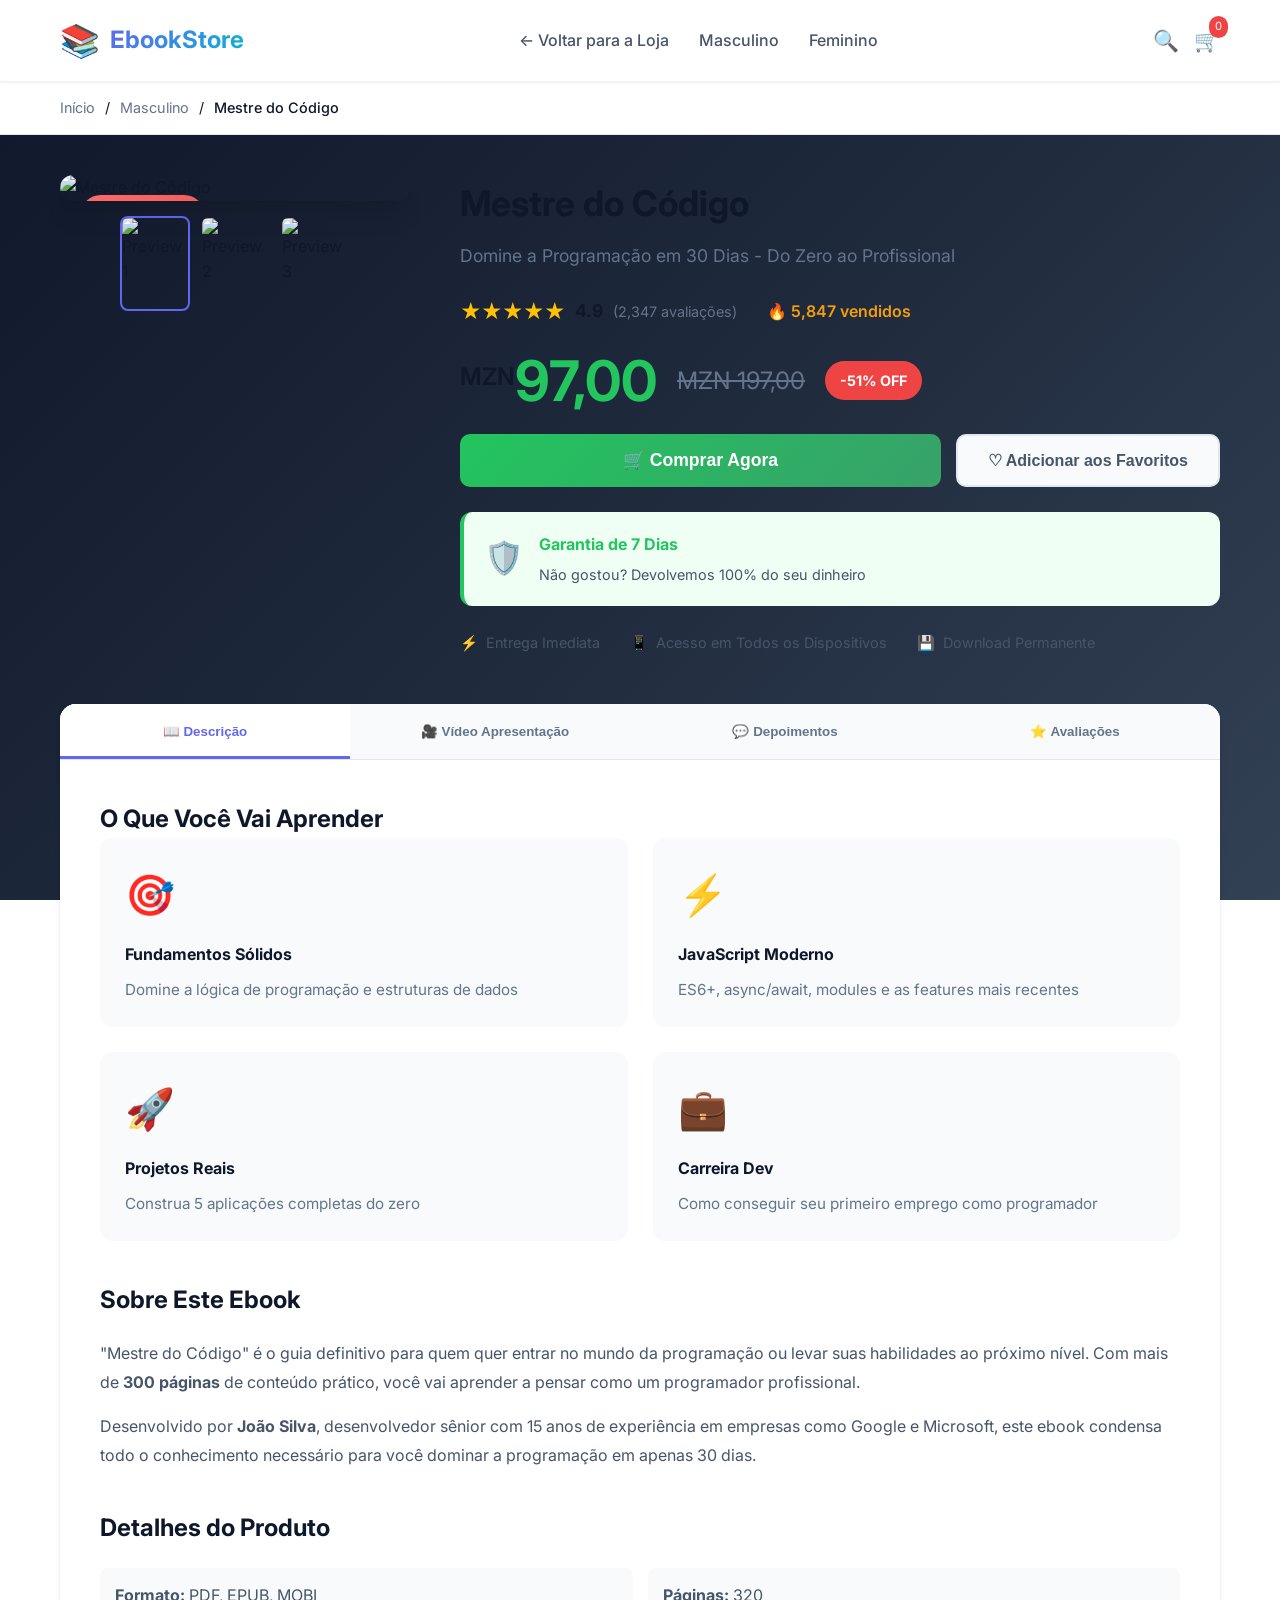
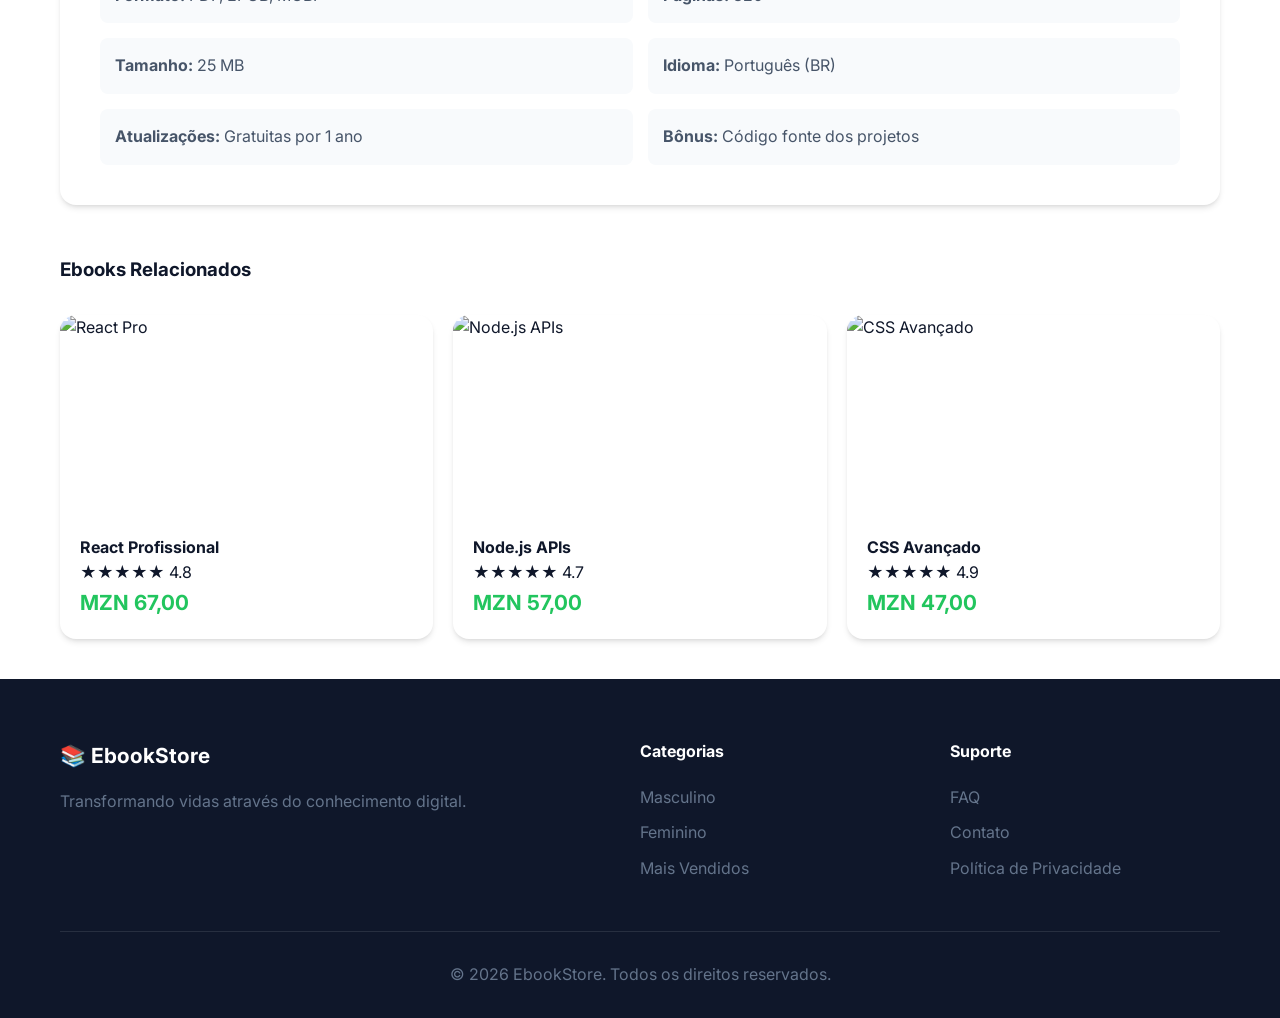
==== ebook.html @ 69f23f21 "Primeiro commit" ====
<!DOCTYPE html>
<html lang="pt-BR">
<head>
    <meta charset="UTF-8">
    <meta name="viewport" content="width=device-width, initial-scale=1.0">
    <title>Mestre do Código - EbookStore</title>
    <link rel="stylesheet" href="css/ebook-store.css">
    <link href="https://fonts.googleapis.com/css2?family=Inter:wght@300;400;500;600;700&display=swap" rel="stylesheet">
</head>
<body>
    <!-- Header -->
    <header class="header">
        <div class="container">
            <a href="ebook-store.html" class="logo">
                <span class="logo-icon">📚</span>
                <span class="logo-text">EbookStore</span>
            </a>
            <nav class="nav">
                <a href="ebook-store.html">← Voltar para a Loja</a>
                <a href="ebook-store.html#masculino">Masculino</a>
                <a href="ebook-store.html#feminino">Feminino</a>
            </nav>
            <div class="header-actions">
                <button class="btn-search">🔍</button>
                <a href="carrinho.html" class="btn-cart">
                    🛒 <span class="cart-count">0</span>
                </a>
            </div>
        </div>
    </header>

    <!-- Breadcrumb -->
    <nav class="breadcrumb">
        <div class="container">
            <a href="ebook-store.html">Início</a>
            <span>/</span>
            <a href="ebook-store.html#masculino">Masculino</a>
            <span>/</span>
            <span class="current">Mestre do Código</span>
        </div>
    </nav>

    <!-- Product Detail -->
    <main class="product-detail">
        <div class="container">
            <div class="product-layout">
                
                <!-- Left: Cover -->
                <div class="product-cover-section">
                    <div class="cover-main">
                        <img src="https://placehold.co/350x500/667eea/ffffff?text=Mestre+do+Código" alt="Mestre do Código">
                        <div class="cover-badge">BESTSELLER</div>
                    </div>
                    <div class="cover-thumbnails">
                        <img src="https://placehold.co/80x110/667eea/ffffff?text=1" class="active" alt="Preview 1">
                        <img src="https://placehold.co/80x110/764ba2/ffffff?text=2" alt="Preview 2">
                        <img src="https://placehold.co/80x110/f093fb/ffffff?text=3" alt="Preview 3">
                    </div>
                </div>

                <!-- Right: Info -->
                <div class="product-info-section">
                    <div class="product-header">
                        <h1>Mestre do Código</h1>
                        <p class="subtitle">Domine a Programação em 30 Dias - Do Zero ao Profissional</p>
                    </div>

                    <div class="product-meta">
                        <div class="rating-main">
                            <div class="stars-large">★★★★★</div>
                            <span class="rating-value">4.9</span>
                            <span class="rating-total">(2,347 avaliações)</span>
                        </div>
                        <div class="sales-count">
                            🔥 5,847 vendidos
                        </div>
                    </div>

                    <div class="pricing">
                        <div class="price-current">
                            <span class="currency">MZN</span>
                            <span class="amount">97,00</span>
                        </div>
                        <div class="price-old">MZN 197,00</div>
                        <div class="discount-tag">-51% OFF</div>
                    </div>

                    <div class="product-actions">
                        <button class="btn btn-buy" id="btn-buy">
                            🛒 Comprar Agora
                        </button>
                        <button class="btn btn-wishlist">
                            ♡ Adicionar aos Favoritos
                        </button>
                    </div>

                    <div class="guarantee">
                        <span class="guarantee-icon">🛡️</span>
                        <div class="guarantee-text">
                            <strong>Garantia de 7 Dias</strong>
                            <p>Não gostou? Devolvemos 100% do seu dinheiro</p>
                        </div>
                    </div>

                    <div class="delivery-info">
                        <div class="delivery-item">
                            <span>⚡</span>
                            <span>Entrega Imediata</span>
                        </div>
                        <div class="delivery-item">
                            <span>📱</span>
                            <span>Acesso em Todos os Dispositivos</span>
                        </div>
                        <div class="delivery-item">
                            <span>💾</span>
                            <span>Download Permanente</span>
                        </div>
                    </div>
                </div>
            </div>

            <!-- Tabs Section -->
            <div class="tabs-section">
                <div class="tabs-header">
                    <button class="tab-btn active" data-tab="descricao">📖 Descrição</button>
                    <button class="tab-btn" data-tab="vsl">🎥 Vídeo Apresentação</button>
                    <button class="tab-btn" data-tab="depoimentos">💬 Depoimentos</button>
                    <button class="tab-btn" data-tab="avaliacoes">⭐ Avaliações</button>
                </div>

                <div class="tabs-content">
                    <!-- Descrição -->
                    <div id="descricao" class="tab-panel active">
                        <div class="description-content">
                            <h2>O Que Você Vai Aprender</h2>
                            <div class="features-grid">
                                <div class="feature-item">
                                    <div class="feature-icon">🎯</div>
                                    <h4>Fundamentos Sólidos</h4>
                                    <p>Domine a lógica de programação e estruturas de dados</p>
                                </div>
                                <div class="feature-item">
                                    <div class="feature-icon">⚡</div>
                                    <h4>JavaScript Moderno</h4>
                                    <p>ES6+, async/await, modules e as features mais recentes</p>
                                </div>
                                <div class="feature-item">
                                    <div class="feature-icon">🚀</div>
                                    <h4>Projetos Reais</h4>
                                    <p>Construa 5 aplicações completas do zero</p>
                                </div>
                                <div class="feature-item">
                                    <div class="feature-icon">💼</div>
                                    <h4>Carreira Dev</h4>
                                    <p>Como conseguir seu primeiro emprego como programador</p>
                                </div>
                            </div>

                            <div class="about-ebook">
                                <h3>Sobre Este Ebook</h3>
                                <p>
                                    "Mestre do Código" é o guia definitivo para quem quer entrar no mundo 
                                    da programação ou levar suas habilidades ao próximo nível. Com mais de 
                                    <strong>300 páginas</strong> de conteúdo prático, você vai aprender a pensar 
                                    como um programador profissional.
                                </p>
                                <p>
                                    Desenvolvido por <strong>João Silva</strong>, desenvolvedor sênior com 
                                    15 anos de experiência em empresas como Google e Microsoft, este ebook 
                                    condensa todo o conhecimento necessário para você dominar a programação 
                                    em apenas 30 dias.
                                </p>
                            </div>

                            <div class="ebook-details">
                                <h3>Detalhes do Produto</h3>
                                <ul class="details-list">
                                    <li><strong>Formato:</strong> PDF, EPUB, MOBI</li>
                                    <li><strong>Páginas:</strong> 320</li>
                                    <li><strong>Tamanho:</strong> 25 MB</li>
                                    <li><strong>Idioma:</strong> Português (BR)</li>
                                    <li><strong>Atualizações:</strong> Gratuitas por 1 ano</li>
                                    <li><strong>Bônus:</strong> Código fonte dos projetos</li>
                                </ul>
                            </div>
                        </div>
                    </div>

                    <!-- VSL - Video Sales Letter -->
                    <div id="vsl" class="tab-panel">
                        <div class="vsl-container">
                            <h2>🎥 Assista e Descubra Como Este Ebook Vai Transformar Sua Carreira</h2>
                            <div class="video-wrapper">
                                <iframe 
                                    src="https://www.youtube.com/embed/dQw4w9WgXcQ" 
                                    title="Video Sales Letter - Mestre do Código"
                                    frameborder="0" 
                                    allow="accelerometer; autoplay; clipboard-write; encrypted-media; gyroscope; picture-in-picture" 
                                    allowfullscreen>
                                </iframe>
                            </div>
                            <div class="vsl-cta">
                                <p>📢 <strong>Oferta por Tempo Limitado:</strong> 51% de desconto + Bônus Exclusivos</p>
                                <button class="btn btn-buy-large" onclick="document.getElementById('btn-buy').click()">
                                    QUERO COMEÇAR AGORA →
                                </button>
                            </div>
                        </div>
                    </div>

                    <!-- Depoimentos -->
                    <div id="depoimentos" class="tab-panel">
                        <div class="testimonials-section">
                            <h2>O Que Nossos Alunos Dizem</h2>
                            
                            <div class="testimonials-grid">
                                <div class="testimonial-card">
                                    <div class="testimonial-video">
                                        <div class="video-thumb">
                                            <img src="https://placehold.co/300x170/667eea/ffffff?text=Depoimento+1" alt="Depoimento Carlos">
                                            <div class="play-overlay">▶</div>
                                        </div>
                                    </div>
                                    <div class="testimonial-content">
                                        <p>"Consegui meu primeiro emprego como dev após apenas 3 semanas de estudo com este ebook!"</p>
                                        <div class="testimonial-author">
                                            <strong>Carlos Mendes</strong>
                                            <span>Desenvolvedor Jr. @ TechCorp</span>
                                        </div>
                                    </div>
                                </div>

                                <div class="testimonial-card">
                                    <div class="testimonial-video">
                                        <div class="video-thumb">
                                            <img src="https://placehold.co/300x170/e74c3c/ffffff?text=Depoimento+2" alt="Depoimento Ana">
                                            <div class="play-overlay">▶</div>
                                        </div>
                                    </div>
                                    <div class="testimonial-content">
                                        <p>"Mudei de área aos 35 anos e hoje ganho 3x mais. Melhor investimento da minha vida!"</p>
                                        <div class="testimonial-author">
                                            <strong>Ana Paula Ribeiro</strong>
                                            <span>Full Stack Developer</span>
                                        </div>
                                    </div>
                                </div>

                                <div class="testimonial-card">
                                    <div class="testimonial-video">
                                        <div class="video-thumb">
                                            <img src="https://placehold.co/300x170/27ae60/ffffff?text=Depoimento+3" alt="Depoimento Lucas">
                                            <div class="play-overlay">▶</div>
                                        </div>
                                    </div>
                                    <div class="testimonial-content">
                                        <p>"A didática é incrível. Consegui aprender mais em 30 dias do que em 6 meses de faculdade."</p>
                                        <div class="testimonial-author">
                                            <strong>Lucas Oliveira</strong>
                                            <span>Estudante de Engenharia</span>
                                        </div>
                                    </div>
                                </div>
                            </div>

                            <div class="testimonial-stats">
                                <div class="stat-box">
                                    <span class="stat-number">5.847</span>
                                    <span class="stat-label">Alunos Satisfeitos</span>
                                </div>
                                <div class="stat-box">
                                    <span class="stat-number">94%</span>
                                    <span class="stat-label">Taxa de Recomendação</span>
                                </div>
                                <div class="stat-box">
                                    <span class="stat-number">4.9/5</span>
                                    <span class="stat-label">Avaliação Média</span>
                                </div>
                            </div>
                        </div>
                    </div>

                    <!-- Avaliações com Sistema de Estrelas -->
                    <div id="avaliacoes" class="tab-panel">
                        <div class="reviews-section">
                            <div class="reviews-header">
                                <div class="overall-rating">
                                    <div class="rating-big">4.9</div>
                                    <div class="stars-big">★★★★★</div>
                                    <p>Baseado em 2.347 avaliações verificadas</p>
                                </div>
                                <div class="rating-breakdown">
                                    <div class="rating-bar">
                                        <span>5 estrelas</span>
                                        <div class="bar"><div class="fill" style="width: 85%"></div></div>
                                        <span>85%</span>
                                    </div>
                                    <div class="rating-bar">
                                        <span>4 estrelas</span>
                                        <div class="bar"><div class="fill" style="width: 10%"></div></div>
                                        <span>10%</span>
                                    </div>
                                    <div class="rating-bar">
                                        <span>3 estrelas</span>
                                        <div class="bar"><div class="fill" style="width: 3%"></div></div>
                                        <span>3%</span>
                                    </div>
                                    <div class="rating-bar">
                                        <span>2 estrelas</span>
                                        <div class="bar"><div class="fill" style="width: 1%"></div></div>
                                        <span>1%</span>
                                    </div>
                                    <div class="rating-bar">
                                        <span>1 estrela</span>
                                        <div class="bar"><div class="fill" style="width: 1%"></div></div>
                                        <span>1%</span>
                                    </div>
                                </div>
                            </div>

                            <div class="add-review">
                                <h3>Avalie Este Ebook</h3>
                                <div class="star-rating-input">
                                    <span>Sua avaliação:</span>
                                    <div class="stars-select">
                                        <span class="star" data-rating="1">☆</span>
                                        <span class="star" data-rating="2">☆</span>
                                        <span class="star" data-rating="3">☆</span>
                                        <span class="star" data-rating="4">☆</span>
                                        <span class="star" data-rating="5">☆</span>
                                    </div>
                                </div>
                                <textarea placeholder="Conte sua experiência com este ebook..." rows="4"></textarea>
                                <button class="btn btn-primary">Enviar Avaliação</button>
                            </div>

                            <div class="reviews-list">
                                <div class="review-item">
                                    <div class="review-header">
                                        <div class="reviewer-info">
                                            <div class="reviewer-avatar">JM</div>
                                            <div>
                                                <strong>João Marcelo</strong>
                                                <div class="review-meta">Verificado | 2 dias atrás</div>
                                            </div>
                                        </div>
                                        <div class="review-rating">★★★★★</div>
                                    </div>
                                    <p class="review-text">
                                        Excelente material! A didática é clara e os projetos práticos me ajudaram 
                                        muito a consolidar o aprendizado. Já consegui freelas pagos graças ao que aprendi.
                                    </p>
                                </div>

                                <div class="review-item">
                                    <div class="review-header">
                                        <div class="reviewer-info">
                                            <div class="reviewer-avatar">FS</div>
                                            <div>
                                                <strong>Fernanda Santos</strong>
                                                <div class="review-meta">Verificado | 1 semana atrás</div>
                                            </div>
                                        </div>
                                        <div class="review-rating">★★★★★</div>
                                    </div>
                                    <p class="review-text">
                                        Comprei para meu marido e ele amou! Ele sempre quis aprender a programar 
                                        e agora já está desenvolvendo projetos próprios. Super recomendo!
                                    </p>
                                </div>

                                <div class="review-item">
                                    <div class="review-header">
                                        <div class="reviewer-info">
                                            <div class="reviewer-avatar">RL</div>
                                            <div>
                                                <strong>Rafael Lima</strong>
                                                <div class="review-meta">Verificado | 2 semanas atrás</div>
                                            </div>
                                        </div>
                                        <div class="review-rating">★★★★☆</div>
                                    </div>
                                    <p class="review-text">
                                        Muito bom! Só senti falta de mais conteúdo sobre backend, mas o que tem 
                                        é de altíssima qualidade. Vale cada centavo.
                                    </p>
                                </div>
                            </div>
                        </div>
                    </div>
                </div>
            </div>

            <!-- Related Products -->
            <div class="related-section">
                <h3>Ebooks Relacionados</h3>
                <div class="related-grid">
                    <article class="ebook-card small">
                        <div class="ebook-cover">
                            <img src="https://placehold.co/150x210/764ba2/ffffff?text=React+Pro" alt="React Pro">
                        </div>
                        <div class="ebook-info">
                            <h4>React Profissional</h4>
                            <div class="rating">★★★★★ 4.8</div>
                            <span class="price">MZN 67,00</span>
                        </div>
                    </article>
                    <article class="ebook-card small">
                        <div class="ebook-cover">
                            <img src="https://placehold.co/150x210/f093fb/ffffff?text=Node.js+APIs" alt="Node.js APIs">
                        </div>
                        <div class="ebook-info">
                            <h4>Node.js APIs</h4>
                            <div class="rating">★★★★★ 4.7</div>
                            <span class="price">MZN 57,00</span>
                        </div>
                    </article>
                    <article class="ebook-card small">
                        <div class="ebook-cover">
                            <img src="https://placehold.co/150x210/4facfe/ffffff?text=CSS+Avançado" alt="CSS Avançado">
                        </div>
                        <div class="ebook-info">
                            <h4>CSS Avançado</h4>
                            <div class="rating">★★★★★ 4.9</div>
                            <span class="price">MZN 47,00</span>
                        </div>
                    </article>
                </div>
            </div>
        </div>
    </main>

    <!-- Footer -->
    <footer class="footer">
        <div class="container">
            <div class="footer-grid">
                <div class="footer-brand">
                    <h4>📚 EbookStore</h4>
                    <p>Transformando vidas através do conhecimento digital.</p>
                </div>
                <div class="footer-links">
                    <h5>Categorias</h5>
                    <a href="ebook-store.html#masculino">Masculino</a>
                    <a href="ebook-store.html#feminino">Feminino</a>
                    <a href="ebook-store.html#bestsellers">Mais Vendidos</a>
                </div>
                <div class="footer-links">
                    <h5>Suporte</h5>
                    <a href="#">FAQ</a>
                    <a href="#">Contato</a>
                    <a href="#">Política de Privacidade</a>
                </div>
            </div>
            <div class="footer-bottom">
                <p>&copy; 2026 EbookStore. Todos os direitos reservados.</p>
            </div>
        </div>
    </footer>

    <!-- Modal de Compra -->
    <div id="modal-compra" class="modal">
        <div class="modal-content">
            <button class="modal-close">&times;</button>
            <h2>Finalizar Compra</h2>
            <div class="modal-product">
                <img src="https://placehold.co/100x140/667eea/ffffff?text=📖" alt="Ebook">
                <div>
                    <h4>Mestre do Código</h4>
                    <p class="modal-price">MZN 97,00</p>
                </div>
            </div>
            <form class="checkout-form">
                <input type="text" placeholder="Nome completo" required>
                <input type="email" placeholder="Email" required>
                <button type="submit" class="btn btn-buy">Pagar Agora</button>
            </form>
            <p class="secure-payment">🔒 Pagamento 100% seguro via PIX ou Cartão</p>
        </div>
    </div>

    <script src="https://cdn.jsdelivr.net/npm/@supabase/supabase-js"></script>
    <script src="js/supabase-config.js"></script>
    <script src="js/ebook-store.js"></script>
    <script src="js/checkout.js"></script>
</body>
</html>
---- css/ebook-store.css ----
/* ============================================
   EBOOK STORE - CSS MODERNO E RESPONSIVO
   ============================================ */

/* Reset e Base */
* {
    margin: 0;
    padding: 0;
    box-sizing: border-box;
}

:root {
    /* Paleta de Cores Moderna e Harmoniosa */
    --primary: #6366f1;
    --primary-dark: #4f46e5;
    --primary-light: #818cf8;
    --secondary: #06b6d4;
    --accent: #f43f5e;
    
    /* Cores de Feedback */
    --success: #22c55e;
    --success-light: #dcfce7;
    --warning: #f59e0b;
    --warning-light: #fef3c7;
    --danger: #ef4444;
    --danger-light: #fee2e2;
    
    /* Cores de Gênero */
    --male: #3b82f6;
    --female: #ec4899;
    
    /* Cores Neutras Modernas */
    --bg-light: #f8fafc;
    --bg-white: #ffffff;
    --bg-card: #ffffff;
    --text-dark: #0f172a;
    --text-gray: #475569;
    --text-light: #64748b;
    --text-muted: #94a3b8;
    --border: #e2e8f0;
    --border-light: #f1f5f9;
    
    /* Gradientes Suaves */
    --gradient-primary: linear-gradient(135deg, #667eea 0%, #764ba2 100%);
    --gradient-warm: linear-gradient(135deg, #f093fb 0%, #f5576c 100%);
    --gradient-cool: linear-gradient(135deg, #4facfe 0%, #00f2fe 100%);
    --gradient-modern: linear-gradient(135deg, #6366f1 0%, #8b5cf6 50%, #d946ef 100%);
    
    /* Sombras Modernas */
    --shadow-sm: 0 1px 2px 0 rgb(0 0 0 / 0.05);
    --shadow-md: 0 4px 6px -1px rgb(0 0 0 / 0.1), 0 2px 4px -2px rgb(0 0 0 / 0.1);
    --shadow-lg: 0 10px 15px -3px rgb(0 0 0 / 0.1), 0 4px 6px -4px rgb(0 0 0 / 0.1);
    --shadow-xl: 0 20px 25px -5px rgb(0 0 0 / 0.1), 0 8px 10px -6px rgb(0 0 0 / 0.1);
    --shadow-glow: 0 0 20px rgba(99, 102, 241, 0.3);
    
    /* Transições */
    --transition: all 0.3s cubic-bezier(0.4, 0, 0.2, 1);
    --transition-fast: all 0.15s ease;
    --transition-slow: all 0.5s ease;
}

body {
    font-family: 'Inter', -apple-system, BlinkMacSystemFont, 'Segoe UI', sans-serif;
    background: linear-gradient(135deg, #0f172a 0%, #1e293b 50%, #334155 100%);
    background-attachment: fixed;
    color: var(--text-dark);
    line-height: 1.6;
    min-height: 100vh;
    -webkit-font-smoothing: antialiased;
    -moz-osx-font-smoothing: grayscale;
}

.container {
    max-width: 1200px;
    margin: 0 auto;
    padding: 0 20px;
}

/* ============================================
   HEADER
   ============================================ */
.header {
    background: var(--bg-white);
    box-shadow: var(--shadow-sm);
    position: sticky;
    top: 0;
    z-index: 1000;
}

.header .container {
    display: flex;
    align-items: center;
    justify-content: space-between;
    padding: 15px 20px;
}

.logo {
    display: flex;
    align-items: center;
    gap: 10px;
    text-decoration: none;
}

.logo-icon {
    font-size: 2rem;
}

.logo-text {
    font-size: 1.5rem;
    font-weight: 700;
    background: linear-gradient(135deg, var(--primary) 0%, var(--secondary) 100%);
    -webkit-background-clip: text;
    background-clip: text;
    -webkit-text-fill-color: transparent;
}

.nav {
    display: flex;
    gap: 30px;
}

.nav a {
    color: var(--text-gray);
    text-decoration: none;
    font-weight: 500;
    transition: var(--transition);
}

.nav a:hover {
    color: var(--primary);
}

.header-actions {
    display: flex;
    gap: 15px;
    align-items: center;
}

.btn-search, .btn-cart {
    background: none;
    border: none;
    font-size: 1.3rem;
    cursor: pointer;
    position: relative;
    text-decoration: none;
}

.cart-count {
    position: absolute;
    top: -8px;
    right: -8px;
    background: var(--danger);
    color: white;
    font-size: 0.7rem;
    padding: 2px 6px;
    border-radius: 10px;
}

/* ============================================
   HERO SECTION
   ============================================ */
.hero {
    background: linear-gradient(135deg, var(--primary) 0%, var(--secondary) 100%);
    color: white;
    padding: 40px 20px 30px;
    text-align: center;
}

.hero h1 {
    font-size: 2rem;
    margin-bottom: 10px;
    font-weight: 700;
}

.hero p {
    font-size: 1rem;
    opacity: 0.9;
}

/* ============================================
   SECTIONS
   ============================================ */
.section {
    padding: 60px 0;
}

.section-header {
    text-align: center;
    margin-bottom: 50px;
}

.section-header h2 {
    font-size: 2rem;
    color: var(--text-dark);
    margin-bottom: 10px;
}

.section-header p {
    color: var(--text-light);
    font-size: 1.1rem;
}

.gender-icon {
    font-size: 3rem;
    display: block;
    margin-bottom: 15px;
}

/* Seções de Gênero */
.section-gender {
    position: relative;
}

.section-male {
    background: linear-gradient(to right, rgba(52, 73, 94, 0.05), transparent);
    border-left: 5px solid var(--male);
}

.section-female {
    background: linear-gradient(to right, rgba(233, 30, 99, 0.05), transparent);
    border-left: 5px solid var(--female);
}

/* ============================================
   EBOOK CARDS
   ============================================ */
.ebooks-grid {
    display: grid;
    grid-template-columns: repeat(auto-fill, minmax(250px, 1fr));
    gap: 30px;
}

.ebook-card {
    background: var(--bg-white);
    border-radius: 16px;
    overflow: hidden;
    box-shadow: var(--shadow-md);
    transition: var(--transition);
    position: relative;
}

.ebook-card:hover {
    transform: translateY(-8px);
    box-shadow: var(--shadow-xl);
}

/* Badges */
.badge-bestseller {
    position: absolute;
    top: 15px;
    left: 15px;
    background: linear-gradient(135deg, #ff6b6b, #ee5a5a);
    color: white;
    padding: 8px 15px;
    border-radius: 20px;
    font-size: 0.8rem;
    font-weight: 700;
    z-index: 10;
}

.rating-badge {
    position: absolute;
    top: 15px;
    right: 15px;
    background: var(--success);
    color: white;
    padding: 8px 12px;
    border-radius: 20px;
    font-weight: 700;
    font-size: 0.9rem;
    z-index: 10;
}

/* Cover */
.ebook-cover {
    position: relative;
    height: 300px;
    overflow: hidden;
}

.ebook-cover img {
    width: 100%;
    height: 100%;
    object-fit: cover;
    transition: var(--transition);
}

.ebook-card:hover .ebook-cover img {
    transform: scale(1.05);
}

.ebook-overlay {
    position: absolute;
    top: 0;
    left: 0;
    right: 0;
    bottom: 0;
    background: rgba(0,0,0,0.6);
    display: flex;
    align-items: center;
    justify-content: center;
    opacity: 0;
    transition: var(--transition);
}

.ebook-card:hover .ebook-overlay {
    opacity: 1;
}

.btn-view {
    background: var(--bg-white);
    color: var(--text-dark);
    padding: 12px 25px;
    border-radius: 25px;
    text-decoration: none;
    font-weight: 600;
    transition: var(--transition);
}

.btn-view:hover {
    background: var(--primary);
    color: white;
}

/* Info */
.ebook-info {
    padding: 20px;
}

.ebook-rating {
    display: flex;
    align-items: center;
    gap: 8px;
    margin-bottom: 10px;
}

.stars {
    color: #ffc107;
    font-size: 1rem;
}

.rating-count {
    font-size: 0.8rem;
    color: var(--text-light);
}

.ebook-info h3 {
    font-size: 1.1rem;
    margin-bottom: 8px;
    color: var(--text-dark);
}

.ebook-desc {
    font-size: 0.9rem;
    color: var(--text-light);
    margin-bottom: 15px;
}

.ebook-footer {
    display: flex;
    align-items: center;
    gap: 10px;
}

.price {
    font-size: 1.3rem;
    font-weight: 700;
    color: var(--success);
}

.old-price {
    font-size: 0.9rem;
    text-decoration: line-through;
    color: var(--text-light);
}

/* ============================================
   TOP RATED SECTION
   ============================================ */
.top-rated-grid {
    display: grid;
    grid-template-columns: repeat(auto-fill, minmax(200px, 1fr));
    gap: 20px;
}

.top-rated-item .ebook-cover {
    height: 220px;
}

.ebook-info-compact {
    padding: 15px;
}

.ebook-info-compact h4 {
    font-size: 0.95rem;
    margin-bottom: 8px;
}

.compact-rating {
    font-size: 0.8rem;
    color: var(--text-light);
    margin-bottom: 8px;
}

.stars-small {
    color: #ffc107;
    margin-right: 5px;
}

.price-small {
    font-size: 1.1rem;
    font-weight: 700;
    color: var(--success);
    display: block;
    margin-bottom: 10px;
}

.btn-small {
    display: block;
    text-align: center;
    background: var(--primary);
    color: white;
    padding: 8px 15px;
    border-radius: 8px;
    text-decoration: none;
    font-size: 0.85rem;
    font-weight: 500;
}

/* ============================================
   NEWSLETTER
   ============================================ */
.newsletter {
    background: linear-gradient(135deg, var(--primary) 0%, var(--secondary) 100%);
    padding: 60px 0;
    margin-top: 60px;
}

.newsletter-content {
    text-align: center;
    color: white;
}

.newsletter h3 {
    font-size: 1.8rem;
    margin-bottom: 10px;
}

.newsletter p {
    margin-bottom: 30px;
    opacity: 0.9;
}

.newsletter-form {
    display: flex;
    gap: 15px;
    max-width: 500px;
    margin: 0 auto;
}

.newsletter-form input {
    flex: 1;
    padding: 15px 20px;
    border: none;
    border-radius: 10px;
    font-size: 1rem;
}

.newsletter-form button {
    padding: 15px 30px;
}

/* ============================================
   FOOTER
   ============================================ */
.footer {
    background: var(--text-dark);
    color: white;
    padding: 60px 0 30px;
}

.footer-grid {
    display: grid;
    grid-template-columns: 2fr 1fr 1fr;
    gap: 40px;
    margin-bottom: 40px;
}

.footer-brand h4 {
    font-size: 1.3rem;
    margin-bottom: 15px;
}

.footer-brand p {
    color: var(--text-light);
    line-height: 1.8;
}

.footer-links h5 {
    font-size: 1rem;
    margin-bottom: 20px;
    color: white;
}

.footer-links a {
    display: block;
    color: var(--text-light);
    text-decoration: none;
    margin-bottom: 10px;
    transition: var(--transition);
}

.footer-links a:hover {
    color: var(--primary);
}

.footer-bottom {
    border-top: 1px solid rgba(255,255,255,0.1);
    padding-top: 30px;
    text-align: center;
    color: var(--text-light);
}

/* ============================================
   PÁGINA DE PRODUTO - EBOOK DETAIL
   ============================================ */
.breadcrumb {
    background: var(--bg-white);
    padding: 15px 0;
    border-bottom: 1px solid var(--border);
}

.breadcrumb .container {
    display: flex;
    align-items: center;
    gap: 10px;
    font-size: 0.9rem;
}

.breadcrumb a {
    color: var(--text-light);
    text-decoration: none;
}

.breadcrumb a:hover {
    color: var(--primary);
}

.breadcrumb .current {
    color: var(--text-dark);
    font-weight: 500;
}

.product-detail {
    padding: 40px 0;
}

.product-layout {
    display: grid;
    grid-template-columns: 350px 1fr;
    gap: 50px;
    margin-bottom: 50px;
}

/* Cover Section */
.cover-main {
    position: relative;
    border-radius: 16px;
    overflow: hidden;
    box-shadow: var(--shadow-xl);
}

.cover-main img {
    width: 100%;
    height: auto;
    display: block;
}

.cover-badge {
    position: absolute;
    top: 20px;
    left: 20px;
    background: linear-gradient(135deg, #ff6b6b, #ee5a5a);
    color: white;
    padding: 10px 20px;
    border-radius: 25px;
    font-weight: 700;
    font-size: 0.85rem;
}

.cover-thumbnails {
    display: flex;
    gap: 10px;
    margin-top: 15px;
    justify-content: center;
}

.cover-thumbnails img {
    width: 70px;
    height: 95px;
    border-radius: 8px;
    cursor: pointer;
    border: 2px solid transparent;
    transition: var(--transition);
    object-fit: cover;
}

.cover-thumbnails img.active,
.cover-thumbnails img:hover {
    border-color: var(--primary);
}

/* Product Info */
.product-info-section {
    display: flex;
    flex-direction: column;
    gap: 25px;
}

.product-header h1 {
    font-size: 2.2rem;
    margin-bottom: 10px;
}

.subtitle {
    font-size: 1.1rem;
    color: var(--text-light);
}

.product-meta {
    display: flex;
    gap: 30px;
    align-items: center;
}

.rating-main {
    display: flex;
    align-items: center;
    gap: 10px;
}

.stars-large {
    color: #ffc107;
    font-size: 1.3rem;
}

.rating-value {
    font-weight: 700;
    font-size: 1.1rem;
}

.rating-total {
    color: var(--text-light);
    font-size: 0.9rem;
}

.sales-count {
    color: var(--warning);
    font-weight: 600;
}

/* Pricing */
.pricing {
    display: flex;
    align-items: center;
    gap: 20px;
    flex-wrap: wrap;
}

.price-current {
    display: flex;
    align-items: flex-start;
}

.price-current .currency {
    font-size: 1.5rem;
    font-weight: 600;
    margin-top: 5px;
}

.price-current .amount {
    font-size: 3.5rem;
    font-weight: 700;
    color: var(--success);
    line-height: 1;
}

.price-old {
    font-size: 1.5rem;
    text-decoration: line-through;
    color: var(--text-light);
}

.discount-tag {
    background: var(--danger);
    color: white;
    padding: 8px 15px;
    border-radius: 20px;
    font-weight: 700;
    font-size: 0.9rem;
}

/* Actions */
.product-actions {
    display: flex;
    gap: 15px;
}

.btn {
    padding: 15px 30px;
    border: none;
    border-radius: 10px;
    cursor: pointer;
    font-weight: 600;
    transition: var(--transition);
    font-size: 1rem;
}

.btn-buy {
    background: linear-gradient(135deg, var(--success), #38a169);
    color: white;
    font-size: 1.1rem;
    flex: 1;
}

.btn-buy:hover {
    transform: translateY(-2px);
    box-shadow: 0 8px 20px rgba(72, 187, 120, 0.4);
}

.btn-wishlist {
    background: var(--bg-light);
    color: var(--text-gray);
    border: 2px solid var(--border);
}

.btn-wishlist:hover {
    background: var(--danger);
    color: white;
    border-color: var(--danger);
}

/* Guarantee */
.guarantee {
    display: flex;
    gap: 15px;
    background: #f0fff4;
    padding: 20px;
    border-radius: 12px;
    border-left: 4px solid var(--success);
}

.guarantee-icon {
    font-size: 2rem;
}

.guarantee-text strong {
    display: block;
    color: var(--success);
    margin-bottom: 5px;
}

.guarantee-text p {
    color: var(--text-gray);
    font-size: 0.9rem;
}

/* Delivery Info */
.delivery-info {
    display: flex;
    gap: 30px;
    flex-wrap: wrap;
}

.delivery-item {
    display: flex;
    align-items: center;
    gap: 8px;
    color: var(--text-gray);
    font-size: 0.9rem;
}

/* ============================================
   TABS
   ============================================ */
.tabs-section {
    background: var(--bg-white);
    border-radius: 16px;
    overflow: hidden;
    box-shadow: var(--shadow-md);
    margin-bottom: 40px;
}

.tabs-header {
    display: flex;
    border-bottom: 1px solid var(--border);
    background: var(--bg-light);
}

.tab-btn {
    flex: 1;
    padding: 20px;
    background: none;
    border: none;
    cursor: pointer;
    font-weight: 600;
    color: var(--text-light);
    transition: var(--transition);
    position: relative;
}

.tab-btn:hover {
    color: var(--primary);
}

.tab-btn.active {
    color: var(--primary);
    background: var(--bg-white);
}

.tab-btn.active::after {
    content: '';
    position: absolute;
    bottom: 0;
    left: 0;
    right: 0;
    height: 3px;
    background: var(--primary);
}

.tabs-content {
    padding: 40px;
}

.tab-panel {
    display: none;
}

.tab-panel.active {
    display: block;
    animation: fadeIn 0.3s ease;
}

@keyframes fadeIn {
    from { opacity: 0; transform: translateY(10px); }
    to { opacity: 1; transform: translateY(0); }
}

/* Description Tab */
.features-grid {
    display: grid;
    grid-template-columns: repeat(2, 1fr);
    gap: 25px;
    margin-bottom: 40px;
}

.feature-item {
    padding: 25px;
    background: var(--bg-light);
    border-radius: 12px;
    transition: var(--transition);
}

.feature-item:hover {
    transform: translateY(-5px);
    box-shadow: var(--shadow-md);
}

.feature-icon {
    font-size: 2.5rem;
    margin-bottom: 15px;
}

.feature-item h4 {
    margin-bottom: 10px;
    color: var(--text-dark);
}

.feature-item p {
    color: var(--text-light);
    font-size: 0.95rem;
}

.about-ebook {
    margin-bottom: 40px;
}

.about-ebook h3 {
    font-size: 1.5rem;
    margin-bottom: 20px;
}

.about-ebook p {
    margin-bottom: 15px;
    line-height: 1.8;
    color: var(--text-gray);
}

.ebook-details h3 {
    font-size: 1.5rem;
    margin-bottom: 20px;
}

.details-list {
    list-style: none;
    display: grid;
    grid-template-columns: repeat(2, 1fr);
    gap: 15px;
}

.details-list li {
    padding: 15px;
    background: var(--bg-light);
    border-radius: 8px;
    color: var(--text-gray);
}

/* VSL Tab */
.vsl-container {
    text-align: center;
}

.vsl-container h2 {
    margin-bottom: 30px;
    font-size: 1.5rem;
}

.video-wrapper {
    position: relative;
    padding-bottom: 56.25%;
    height: 0;
    overflow: hidden;
    max-width: 800px;
    margin: 0 auto 30px;
    border-radius: 16px;
    box-shadow: var(--shadow-xl);
}

.video-wrapper iframe {
    position: absolute;
    top: 0;
    left: 0;
    width: 100%;
    height: 100%;
}

.vsl-cta {
    background: var(--bg-light);
    padding: 30px;
    border-radius: 12px;
}

.vsl-cta p {
    font-size: 1.1rem;
    margin-bottom: 20px;
}

.btn-buy-large {
    background: linear-gradient(135deg, var(--success), #38a169);
    color: white;
    padding: 20px 50px;
    font-size: 1.2rem;
    border: none;
    border-radius: 12px;
    cursor: pointer;
    font-weight: 700;
    transition: var(--transition);
}

.btn-buy-large:hover {
    transform: scale(1.05);
    box-shadow: 0 10px 30px rgba(72, 187, 120, 0.4);
}

/* Testimonials Tab */
.testimonials-section h2 {
    text-align: center;
    margin-bottom: 40px;
}

.testimonials-grid {
    display: grid;
    grid-template-columns: repeat(auto-fit, minmax(300px, 1fr));
    gap: 30px;
    margin-bottom: 40px;
}

.testimonial-card {
    background: var(--bg-light);
    border-radius: 16px;
    overflow: hidden;
    transition: var(--transition);
}

.testimonial-card:hover {
    transform: translateY(-5px);
    box-shadow: var(--shadow-lg);
}

.testimonial-video {
    position: relative;
}

.video-thumb {
    position: relative;
    cursor: pointer;
}

.video-thumb img {
    width: 100%;
    height: auto;
    display: block;
}

.play-overlay {
    position: absolute;
    top: 50%;
    left: 50%;
    transform: translate(-50%, -50%);
    width: 60px;
    height: 60px;
    background: rgba(255,255,255,0.9);
    border-radius: 50%;
    display: flex;
    align-items: center;
    justify-content: center;
    font-size: 1.5rem;
    color: var(--primary);
    transition: var(--transition);
}

.video-thumb:hover .play-overlay {
    background: var(--primary);
    color: white;
    transform: translate(-50%, -50%) scale(1.1);
}

.testimonial-content {
    padding: 25px;
}

.testimonial-content p {
    font-style: italic;
    margin-bottom: 15px;
    color: var(--text-gray);
    line-height: 1.7;
}

.testimonial-author strong {
    display: block;
    color: var(--text-dark);
    margin-bottom: 5px;
}

.testimonial-author span {
    font-size: 0.85rem;
    color: var(--text-light);
}

.testimonial-stats {
    display: flex;
    justify-content: center;
    gap: 40px;
    background: var(--bg-light);
    padding: 30px;
    border-radius: 16px;
}

.stat-box {
    text-align: center;
}

.stat-box .stat-number {
    font-size: 2rem;
    font-weight: 700;
    color: var(--primary);
}

.stat-box .stat-label {
    font-size: 0.9rem;
    color: var(--text-light);
}

/* Reviews Tab */
.reviews-header {
    display: grid;
    grid-template-columns: 200px 1fr;
    gap: 40px;
    margin-bottom: 40px;
    padding-bottom: 40px;
    border-bottom: 1px solid var(--border);
}

.overall-rating {
    text-align: center;
}

.rating-big {
    font-size: 4rem;
    font-weight: 700;
    color: var(--text-dark);
}

.stars-big {
    color: #ffc107;
    font-size: 1.5rem;
    margin: 10px 0;
}

.overall-rating p {
    color: var(--text-light);
}

.rating-breakdown {
    display: flex;
    flex-direction: column;
    gap: 10px;
}

.rating-bar {
    display: grid;
    grid-template-columns: 80px 1fr 40px;
    align-items: center;
    gap: 15px;
    font-size: 0.9rem;
}

.bar {
    height: 8px;
    background: var(--border);
    border-radius: 4px;
    overflow: hidden;
}

.bar .fill {
    height: 100%;
    background: #ffc107;
    border-radius: 4px;
}

/* Add Review */
.add-review {
    background: var(--bg-light);
    padding: 30px;
    border-radius: 16px;
    margin-bottom: 40px;
}

.add-review h3 {
    margin-bottom: 20px;
}

.star-rating-input {
    display: flex;
    align-items: center;
    gap: 15px;
    margin-bottom: 20px;
}

.stars-select {
    display: flex;
    gap: 5px;
}

.star {
    font-size: 1.5rem;
    color: #ddd;
    cursor: pointer;
    transition: var(--transition);
}

.star:hover,
.star.active {
    color: #ffc107;
}

.add-review textarea {
    width: 100%;
    padding: 15px;
    border: 1px solid var(--border);
    border-radius: 10px;
    margin-bottom: 15px;
    font-family: inherit;
    resize: vertical;
}

/* Reviews List */
.reviews-list {
    display: flex;
    flex-direction: column;
    gap: 20px;
}

.review-item {
    padding: 25px;
    background: var(--bg-light);
    border-radius: 12px;
}

.review-header {
    display: flex;
    justify-content: space-between;
    align-items: center;
    margin-bottom: 15px;
}

.reviewer-info {
    display: flex;
    align-items: center;
    gap: 15px;
}

.reviewer-avatar {
    width: 45px;
    height: 45px;
    background: var(--primary);
    color: white;
    border-radius: 50%;
    display: flex;
    align-items: center;
    justify-content: center;
    font-weight: 600;
}

.review-meta {
    font-size: 0.8rem;
    color: var(--text-light);
}

.review-rating {
    color: #ffc107;
}

.review-text {
    color: var(--text-gray);
    line-height: 1.7;
}

/* Related Products */
.related-section {
    margin-top: 50px;
}

.related-section h3 {
    margin-bottom: 30px;
}

.related-grid {
    display: grid;
    grid-template-columns: repeat(3, 1fr);
    gap: 20px;
}

.ebook-card.small .ebook-cover {
    height: 200px;
}

/* Modal */
.modal {
    display: none;
    position: fixed;
    top: 0;
    left: 0;
    right: 0;
    bottom: 0;
    background: rgba(0,0,0,0.6);
    z-index: 2000;
    align-items: center;
    justify-content: center;
}

.modal.show {
    display: flex;
}

.modal-content {
    background: white;
    padding: 40px;
    border-radius: 20px;
    max-width: 500px;
    width: 90%;
    position: relative;
}

.modal-close {
    position: absolute;
    top: 15px;
    right: 20px;
    background: none;
    border: none;
    font-size: 1.5rem;
    cursor: pointer;
    color: var(--text-light);
}

.modal-product {
    display: flex;
    gap: 20px;
    margin-bottom: 30px;
    align-items: center;
}

.modal-product img {
    border-radius: 8px;
}

.modal-price {
    font-size: 1.5rem;
    font-weight: 700;
    color: var(--success);
}

.checkout-form {
    display: flex;
    flex-direction: column;
    gap: 15px;
}

.checkout-form input {
    padding: 15px;
    border: 1px solid var(--border);
    border-radius: 10px;
    font-size: 1rem;
}

.secure-payment {
    text-align: center;
    margin-top: 15px;
    color: var(--text-light);
    font-size: 0.9rem;
}

/* ============================================
   CHECKOUT & PAYMENT MODALS
   ============================================ */

.checkout-modal-content {
    max-width: 500px;
    padding: 0;
    overflow: hidden;
}

.checkout-header {
    background: linear-gradient(135deg, var(--primary) 0%, var(--secondary) 100%);
    color: white;
    padding: 30px;
    text-align: center;
}

.checkout-header h2 {
    font-size: 1.5rem;
    margin-bottom: 5px;
}

.checkout-header p {
    opacity: 0.9;
    font-size: 0.9rem;
}

.checkout-product-summary {
    display: flex;
    gap: 20px;
    padding: 25px 30px;
    background: var(--bg-light);
    border-bottom: 1px solid var(--border);
}

.checkout-product-summary img {
    width: 80px;
    height: 110px;
    object-fit: cover;
    border-radius: 8px;
    box-shadow: var(--shadow-sm);
}

.checkout-product-info h4 {
    font-size: 1.1rem;
    margin-bottom: 5px;
    color: var(--text-dark);
}

.checkout-product-info p {
    font-size: 0.85rem;
    color: var(--text-light);
    margin-bottom: 10px;
}

.checkout-price {
    font-size: 1.4rem;
    font-weight: 700;
    color: var(--success);
}

#checkout-form {
    padding: 30px;
}

#checkout-form .form-group {
    margin-bottom: 20px;
}

#checkout-form label {
    display: block;
    margin-bottom: 8px;
    font-weight: 500;
    color: var(--text-dark);
    font-size: 0.9rem;
}

#checkout-form input {
    width: 100%;
    padding: 14px 16px;
    border: 2px solid var(--border);
    border-radius: 10px;
    font-size: 1rem;
    transition: var(--transition);
}

#checkout-form input:focus {
    outline: none;
    border-color: var(--primary);
}

/* Payment Methods */
.payment-methods {
    margin-bottom: 25px;
}

.payment-methods > label {
    display: block;
    margin-bottom: 12px;
    font-weight: 500;
    color: var(--text-dark);
}

.payment-options {
    display: grid;
    grid-template-columns: repeat(2, 1fr);
    gap: 12px;
}

.payment-option {
    display: flex;
    align-items: center;
    gap: 10px;
    padding: 15px;
    border: 2px solid var(--border);
    border-radius: 12px;
    cursor: pointer;
    transition: var(--transition);
    background: white;
}

.payment-option:hover {
    border-color: var(--primary);
}

.payment-option.active {
    border-color: var(--primary);
    background: rgba(102, 126, 234, 0.05);
}

.payment-option input {
    display: none;
}

.payment-icon {
    font-size: 1.5rem;
}

.btn-checkout {
    width: 100%;
    padding: 16px;
    font-size: 1.1rem;
}

/* Payment Modal */
.payment-modal-content {
    max-width: 450px;
    padding: 0;
    overflow: hidden;
}

.payment-header {
    background: var(--bg-light);
    padding: 25px 30px;
    border-bottom: 1px solid var(--border);
    text-align: center;
}

.payment-header h2 {
    font-size: 1.3rem;
    margin-bottom: 5px;
}

.payment-header p {
    color: var(--text-light);
    font-size: 0.9rem;
}

/* PIX Payment */
.pix-payment {
    padding: 30px;
}

.pix-qr-section {
    text-align: center;
    margin-bottom: 25px;
}

.qr-placeholder {
    width: 200px;
    height: 200px;
    margin: 0 auto;
    background: white;
    border: 2px solid var(--border);
    border-radius: 12px;
    display: flex;
    flex-direction: column;
    align-items: center;
    justify-content: center;
    position: relative;
}

.qr-code-mock {
    width: 160px;
    height: 160px;
    background: 
        linear-gradient(45deg, #333 25%, transparent 25%),
        linear-gradient(-45deg, #333 25%, transparent 25%),
        linear-gradient(45deg, transparent 75%, #333 75%),
        linear-gradient(-45deg, transparent 75%, #333 75%);
    background-size: 20px 20px;
    background-position: 0 0, 0 10px, 10px -10px, -10px 0px;
    border-radius: 8px;
}

.qr-placeholder p {
    margin-top: 10px;
    color: var(--text-light);
    font-size: 0.85rem;
}

.pix-code-section {
    margin-bottom: 20px;
}

.pix-code-section label {
    display: block;
    margin-bottom: 10px;
    font-size: 0.9rem;
    color: var(--text-gray);
}

.pix-code-box {
    display: flex;
    gap: 10px;
}

.pix-code-box input {
    flex: 1;
    padding: 12px;
    border: 1px solid var(--border);
    border-radius: 8px;
    font-size: 0.85rem;
    background: var(--bg-light);
}

.btn-copy {
    padding: 12px 20px;
    background: var(--primary);
    color: white;
    border: none;
    border-radius: 8px;
    cursor: pointer;
    font-weight: 500;
    white-space: nowrap;
}

.btn-copy:hover {
    background: var(--primary-dark);
}

.payment-timer {
    text-align: center;
    padding: 15px;
    background: #fffbeb;
    border-radius: 8px;
    margin-bottom: 20px;
}

.payment-timer p {
    color: var(--warning);
    font-weight: 500;
}

.payment-timer span {
    font-weight: 700;
}

/* Card Payment */
.card-payment {
    padding: 30px;
}

#card-form .form-group {
    margin-bottom: 20px;
}

#card-form label {
    display: block;
    margin-bottom: 8px;
    font-weight: 500;
    color: var(--text-dark);
    font-size: 0.9rem;
}

#card-form input {
    width: 100%;
    padding: 14px 16px;
    border: 2px solid var(--border);
    border-radius: 10px;
    font-size: 1rem;
}

.form-row {
    display: grid;
    grid-template-columns: 1fr 1fr;
    gap: 15px;
}

/* Payment Status */
.payment-status {
    padding: 20px 30px;
    text-align: center;
    border-top: 1px solid var(--border);
}

.status-badge {
    display: inline-flex;
    align-items: center;
    gap: 8px;
    padding: 10px 20px;
    border-radius: 20px;
    font-weight: 500;
    font-size: 0.95rem;
}

.status-badge.pending {
    background: #fffbeb;
    color: var(--warning);
}

.status-badge.success {
    background: #f0fff4;
    color: var(--success);
}

/* Payment Actions */
.payment-actions {
    display: flex;
    gap: 12px;
    padding: 20px 30px;
    border-top: 1px solid var(--border);
}

.payment-actions .btn {
    flex: 1;
}

.payment-help {
    text-align: center;
    padding: 15px 30px 25px;
    font-size: 0.85rem;
    color: var(--text-light);
}

.payment-help a {
    color: var(--primary);
    text-decoration: none;
}

/* Success Modal */
.success-modal-content {
    max-width: 450px;
    padding: 40px;
    text-align: center;
}

.success-icon {
    font-size: 4rem;
    margin-bottom: 20px;
}

.success-modal-content h2 {
    font-size: 1.5rem;
    margin-bottom: 10px;
    color: var(--text-dark);
}

.success-modal-content > p {
    color: var(--text-light);
    margin-bottom: 25px;
}

.order-details {
    background: var(--bg-light);
    padding: 20px;
    border-radius: 12px;
    margin-bottom: 25px;
}

.order-details p {
    margin-bottom: 8px;
    font-size: 0.95rem;
}

.order-details p:last-child {
    margin-bottom: 0;
}

.download-section {
    margin-bottom: 25px;
}

.btn-download {
    display: inline-flex;
    align-items: center;
    gap: 10px;
    padding: 18px 35px;
    font-size: 1.1rem;
    text-decoration: none;
}

.download-note {
    font-size: 0.85rem;
    color: var(--text-light);
    margin-top: 15px;
    line-height: 1.5;
}

.success-actions {
    display: flex;
    gap: 12px;
}

.success-actions .btn {
    flex: 1;
}

/* ============================================
   RESPONSIVIDADE
   ============================================ */
@media (max-width: 992px) {
    .product-layout {
        grid-template-columns: 1fr;
        gap: 30px;
    }
    
    .cover-main {
        max-width: 300px;
        margin: 0 auto;
    }
    
    .features-grid,
    .details-list {
        grid-template-columns: 1fr;
    }
    
    .reviews-header {
        grid-template-columns: 1fr;
        text-align: center;
    }
    
    .related-grid {
        grid-template-columns: repeat(2, 1fr);
    }
}

@media (max-width: 768px) {
    .header .container {
        flex-wrap: wrap;
    }
    
    .nav {
        display: none;
    }
    
    .hero h1 {
        font-size: 2rem;
    }
    
    .hero-stats {
        flex-direction: column;
        gap: 20px;
    }
    
    .ebooks-grid {
        grid-template-columns: repeat(2, 1fr);
        gap: 15px;
    }
    
    .top-rated-grid {
        grid-template-columns: repeat(2, 1fr);
    }
    
    .footer-grid {
        grid-template-columns: 1fr;
        text-align: center;
    }
    
    .newsletter-form {
        flex-direction: column;
    }
    
    .tabs-header {
        flex-wrap: wrap;
    }
    
    .tab-btn {
        flex: none;
        padding: 15px 20px;
        font-size: 0.9rem;
    }
    
    .tabs-content {
        padding: 20px;
    }
    
    .testimonials-grid {
        grid-template-columns: 1fr;
    }
    
    .related-grid {
        grid-template-columns: 1fr;
    }
}

@media (max-width: 480px) {
    .ebooks-grid,
    .top-rated-grid {
        grid-template-columns: 1fr;
    }
    
    .pricing {
        flex-direction: column;
        align-items: flex-start;
    }
    
    .price-current .amount {
        font-size: 2.5rem;
    }
    
    .product-actions {
        flex-direction: column;
    }
    
    .testimonial-stats {
        flex-direction: column;
        gap: 20px;
    }
    
    /* Modais responsivos */
    .search-modal-content,
    .cart-modal-content,
    .checkout-modal-content,
    .payment-modal-content,
    .success-modal-content {
        width: 95% !important;
        max-height: 90vh !important;
        padding: 20px !important;
        margin: 10px !important;
    }
    
    .search-box {
        flex-direction: column;
    }
    
    .search-box input,
    .search-box button {
        width: 100%;
    }
    
    .search-filters {
        justify-content: center;
    }
    
    .filter-btn {
        font-size: 0.8rem;
        padding: 6px 12px;
    }
    
    .search-result-item {
        flex-direction: column;
        text-align: center;
    }
    
    .search-result-item img {
        width: 80px;
        height: 110px;
        margin: 0 auto;
    }
    
    .cart-item {
        flex-direction: column;
        text-align: center;
    }
    
    .cart-item img {
        width: 80px;
        height: 110px;
    }
    
    .item-info h4 {
        font-size: 0.95rem;
    }
    
    .cart-total {
        flex-direction: column;
        gap: 5px;
    }
    
    .success-actions {
        flex-direction: column;
    }
    
    .btn-download {
        padding: 14px 25px;
        font-size: 1rem;
    }
}

/* Ajustes para telas muito pequenas */
@media (max-width: 360px) {
    .modal-content {
        padding: 15px !important;
    }
    
    .search-header h2,
    .cart-header h2,
    .checkout-header h2 {
        font-size: 1.2rem;
    }
    
    .filter-btn {
        font-size: 0.75rem;
        padding: 5px 10px;
    }
    
    .category-btn {
        padding: 10px 15px;
        min-width: 80px;
    }
    
    .category-icon {
        font-size: 1.2rem;
    }
    
    .category-btn span:last-child {
        font-size: 0.75rem;
    }
}

/* ============================================
   CATEGORIAS HORIZONTAIS
   ============================================ */
.categories-section {
    padding: 30px 0;
    background: rgba(255, 255, 255, 0.05);
    backdrop-filter: blur(10px);
    border-bottom: 1px solid rgba(255, 255, 255, 0.1);
}

.categories-scroll {
    display: flex;
    gap: 15px;
    overflow-x: auto;
    padding: 10px 0;
    scrollbar-width: none;
    -ms-overflow-style: none;
}

.categories-scroll::-webkit-scrollbar {
    display: none;
}

.category-btn {
    display: flex;
    flex-direction: column;
    align-items: center;
    gap: 8px;
    padding: 15px 25px;
    background: rgba(255, 255, 255, 0.1);
    border: 2px solid rgba(255, 255, 255, 0.2);
    border-radius: 16px;
    cursor: pointer;
    transition: var(--transition);
    white-space: nowrap;
    min-width: 100px;
}

.category-btn:hover {
    background: rgba(255, 255, 255, 0.2);
    border-color: rgba(255, 255, 255, 0.4);
    transform: translateY(-2px);
}

.category-btn.active {
    background: var(--gradient-primary);
    border-color: transparent;
    box-shadow: var(--shadow-glow);
}

.category-icon {
    font-size: 1.5rem;
}

.category-btn span:last-child {
    font-size: 0.85rem;
    font-weight: 500;
    color: white;
}

/* ============================================
   SEÇÃO DESTAQUE
   ============================================ */
.featured-section {
    background: linear-gradient(180deg, rgba(99, 102, 241, 0.1) 0%, transparent 100%);
    padding-top: 60px;
}

.featured-section .section-header h2 {
    background: var(--gradient-warm);
    -webkit-background-clip: text;
    -webkit-text-fill-color: transparent;
    background-clip: text;
    font-size: 2rem;
}
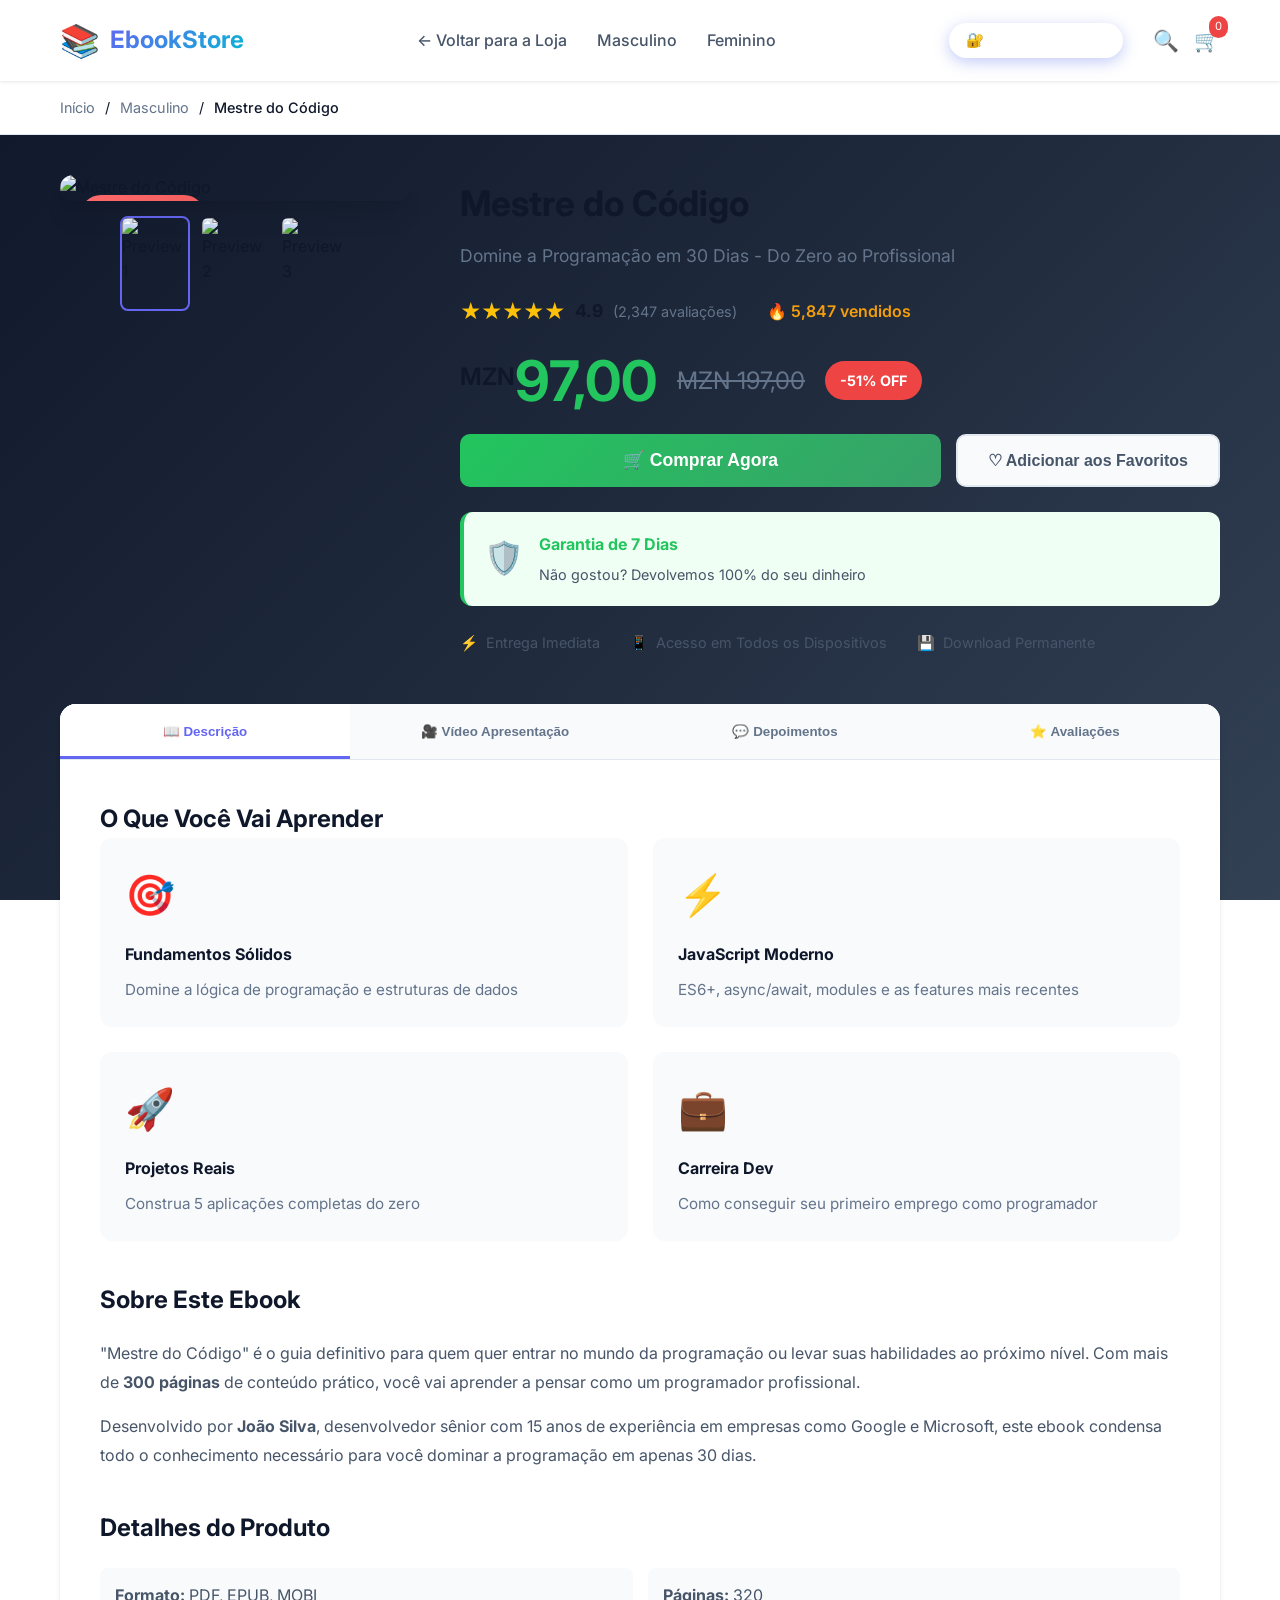
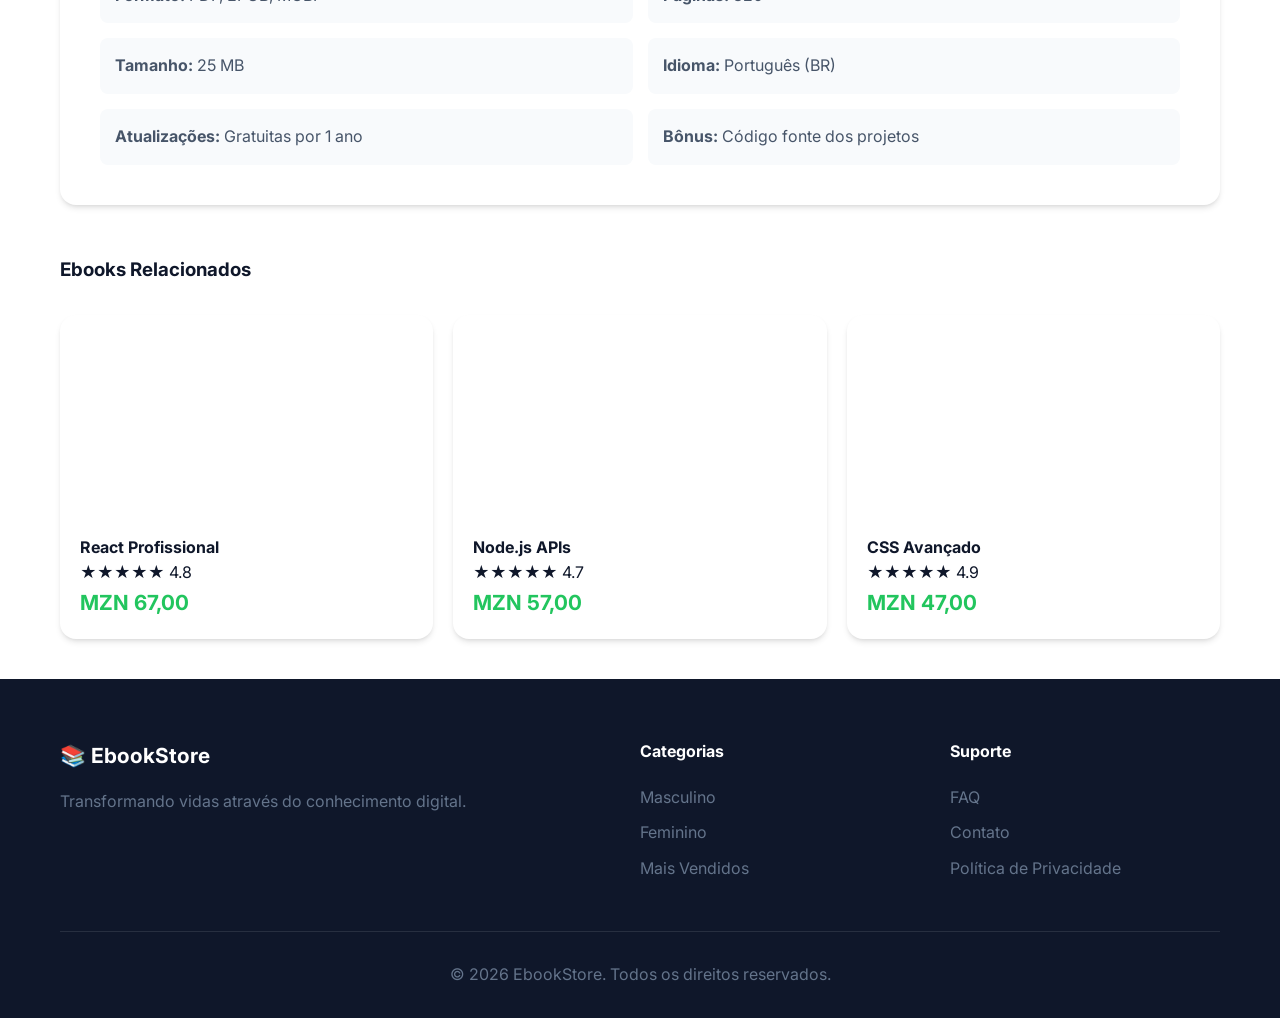
==== commit ee5991a7: "Adicionar sistema de login/cadastro" ====
--- a/ebook.html
+++ b/ebook.html
@@ -21,6 +21,7 @@
                 <a href="ebook-store.html#feminino">Feminino</a>
             </nav>
             <div class="header-actions">
+                <div class="auth-container"></div>
                 <button class="btn-search">🔍</button>
                 <a href="carrinho.html" class="btn-cart">
                     🛒 <span class="cart-count">0</span>
@@ -480,6 +481,7 @@
 
     <script src="https://cdn.jsdelivr.net/npm/@supabase/supabase-js"></script>
     <script src="js/supabase-config.js"></script>
+    <script src="js/auth.js"></script>
     <script src="js/ebook-store.js"></script>
     <script src="js/checkout.js"></script>
 </body>
--- a/css/ebook-store.css
+++ b/css/ebook-store.css
@@ -1962,6 +1962,69 @@
 }
 
 /* ============================================
+   HEADER AUTH BUTTON - LOGIN/CADASTRO
+   ============================================ */
+.auth-container {
+    display: flex;
+    align-items: center;
+    margin-right: 15px;
+}
+
+.btn-auth {
+    display: flex;
+    align-items: center;
+    gap: 8px;
+    padding: 10px 20px;
+    background: linear-gradient(135deg, #667eea 0%, #764ba2 100%);
+    border: 2px solid rgba(255, 255, 255, 0.3);
+    border-radius: 25px;
+    color: white;
+    font-weight: 600;
+    font-size: 0.95rem;
+    cursor: pointer;
+    transition: all 0.3s ease;
+    box-shadow: 0 4px 15px rgba(102, 126, 234, 0.4);
+}
+
+.btn-auth:hover {
+    transform: translateY(-2px);
+    box-shadow: 0 6px 20px rgba(102, 126, 234, 0.6);
+    background: linear-gradient(135deg, #764ba2 0%, #667eea 100%);
+}
+
+.user-menu {
+    display: flex;
+    align-items: center;
+    gap: 15px;
+    background: rgba(255, 255, 255, 0.1);
+    padding: 8px 15px;
+    border-radius: 25px;
+    border: 1px solid rgba(255, 255, 255, 0.2);
+}
+
+.user-name {
+    color: white;
+    font-weight: 500;
+    font-size: 0.9rem;
+}
+
+.btn-logout {
+    padding: 6px 12px;
+    background: rgba(229, 62, 62, 0.8);
+    border: none;
+    border-radius: 15px;
+    color: white;
+    cursor: pointer;
+    font-size: 0.8rem;
+    font-weight: 500;
+    transition: all 0.3s;
+}
+
+.btn-logout:hover {
+    background: rgba(229, 62, 62, 1);
+}
+
+/* ============================================
    CATEGORIAS HORIZONTAIS
    ============================================ */
 .categories-section {
